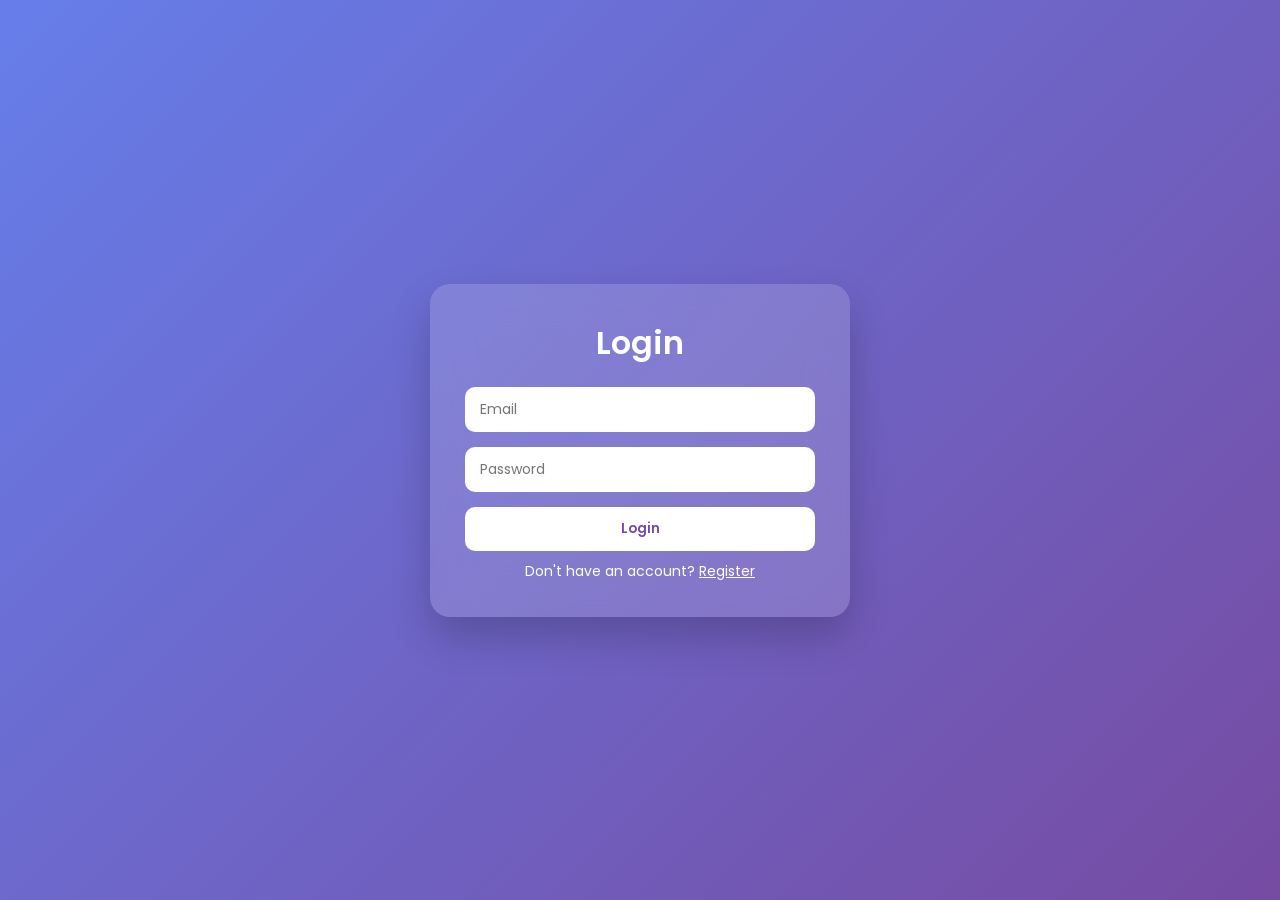
==== index.html @ 366a19c6 "frontend part" ====
<!DOCTYPE html>
<html lang="en">
<head>
  <meta charset="UTF-8">
  <meta name="viewport" content="width=device-width, initial-scale=1.0">
  <title>Study Planner - Login</title>
  <link rel="stylesheet" href="style.css">
</head>
<body>
  <div class="container">
    <h1>Login</h1>
    <form id="loginForm">
      <input type="email" id="email" placeholder="Email" required>
      <input type="password" id="password" placeholder="Password" required>
      <button type="submit">Login</button>
    </form>
    <p>Don't have an account? <a href="register.html">Register</a></p>
    <div id="message"></div>
  </div>

  <script src="js/main.js"></script>
</body>
</html>
---- style.css ----
/* ===== Google Font ===== */
@import url('https://fonts.googleapis.com/css2?family=Poppins:wght@300;400;500;600&display=swap');

* {
  margin: 0;
  padding: 0;
  box-sizing: border-box;
  font-family: 'Poppins', sans-serif;
}

/* ===== Background ===== */
body {
  background: linear-gradient(135deg, #667eea, #764ba2);
  min-height: 100vh;
  display: flex;
  justify-content: center;
  align-items: center;
}

/* ===== Container ===== */
.container {
  background: rgba(255, 255, 255, 0.15);
  backdrop-filter: blur(20px);
  padding: 35px;
  width: 420px;
  border-radius: 20px;
  box-shadow: 0 20px 40px rgba(0, 0, 0, 0.2);
  color: white;
  animation: fadeIn 0.8s ease-in-out;
}

/* ===== Headings ===== */
h1 {
  text-align: center;
  margin-bottom: 20px;
  font-weight: 600;
}

h2 {
  margin-top: 20px;
  margin-bottom: 10px;
  font-weight: 500;
}

/* ===== Forms ===== */
form {
  display: flex;
  flex-direction: column;
}

input {
  padding: 12px 15px;
  margin-bottom: 15px;
  border-radius: 10px;
  border: none;
  outline: none;
  font-size: 14px;
  transition: 0.3s;
}

input:focus {
  box-shadow: 0 0 10px rgba(255,255,255,0.7);
  transform: scale(1.02);
}

/* ===== Buttons ===== */
button {
  padding: 12px;
  border-radius: 10px;
  border: none;
  background: white;
  color: #764ba2;
  font-weight: 600;
  cursor: pointer;
  transition: 0.3s;
}

button:hover {
  background: #f1f1f1;
  transform: translateY(-3px);
  box-shadow: 0 8px 20px rgba(0,0,0,0.2);
}

/* ===== Links ===== */
a {
  color: #ffffff;
  text-decoration: underline;
}

p {
  margin-top: 10px;
  text-align: center;
  font-size: 14px;
}

/* ===== Lists (Dashboard) ===== */
ul {
  list-style: none;
  margin-top: 10px;
}

li {
  background: rgba(255, 255, 255, 0.2);
  padding: 10px;
  border-radius: 8px;
  margin-bottom: 8px;
  font-size: 14px;
  transition: 0.3s;
}

li:hover {
  background: rgba(255, 255, 255, 0.35);
  transform: scale(1.02);
}

/* ===== Logout Button Special ===== */
#logoutBtn {
  background: #ff4d6d;
  color: white;
  margin-bottom: 15px;
}

#logoutBtn:hover {
  background: #ff1e4d;
}

/* ===== Animations ===== */
@keyframes fadeIn {
  from {
    opacity: 0;
    transform: translateY(20px);
  }
  to {
    opacity: 1;
    transform: translateY(0);
  }
}

/* ===== Responsive ===== */
@media (max-width: 480px) {
  .container {
    width: 90%;
    padding: 25px;
  }
}
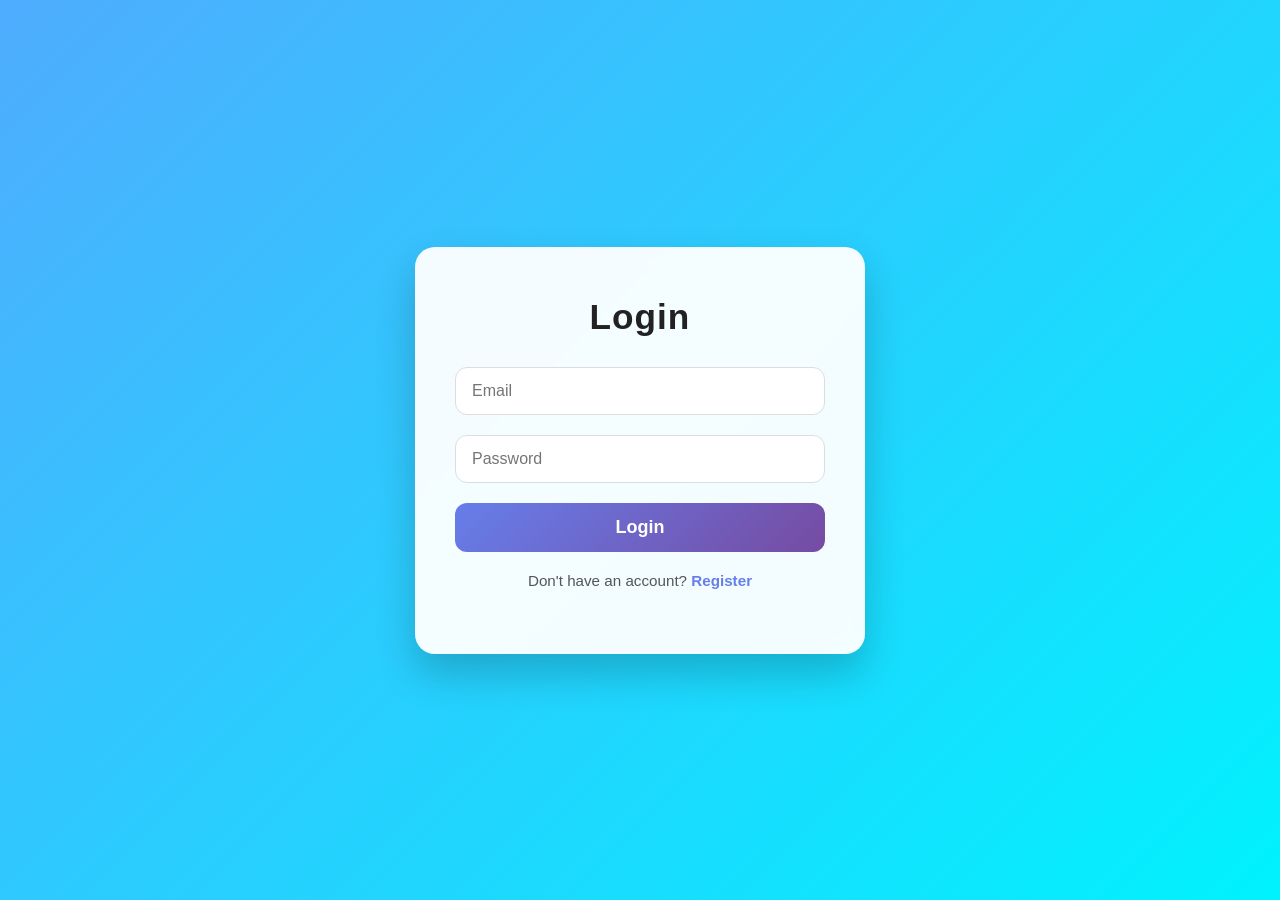
==== commit 45313319: "Complete part" ====
--- a/index.html
+++ b/index.html
@@ -17,7 +17,6 @@
     <p>Don't have an account? <a href="register.html">Register</a></p>
     <div id="message"></div>
   </div>
-
-  <script src="js/main.js"></script>
+  <script src="main.js"></script>
 </body>
 </html>
--- a/style.css
+++ b/style.css
@@ -1,145 +1,300 @@
-/* ===== Google Font ===== */
-@import url('https://fonts.googleapis.com/css2?family=Poppins:wght@300;400;500;600&display=swap');
-
+/* ===== Global Styles ===== */
 * {
+  box-sizing: border-box;
   margin: 0;
   padding: 0;
-  box-sizing: border-box;
-  font-family: 'Poppins', sans-serif;
-}
-
-/* ===== Background ===== */
+}
+
 body {
-  background: linear-gradient(135deg, #667eea, #764ba2);
-  min-height: 100vh;
+  font-family: 'Inter', 'Segoe UI', sans-serif;
+  background: linear-gradient(135deg, #4facfe 0%, #00f2fe 100%);
   display: flex;
   justify-content: center;
   align-items: center;
+  height: 100vh;
+  color: #333;
 }
 
 /* ===== Container ===== */
 .container {
-  background: rgba(255, 255, 255, 0.15);
-  backdrop-filter: blur(20px);
-  padding: 35px;
-  width: 420px;
+  background-color: rgba(255, 255, 255, 0.95);
+  padding: 50px 40px;
   border-radius: 20px;
   box-shadow: 0 20px 40px rgba(0, 0, 0, 0.2);
-  color: white;
-  animation: fadeIn 0.8s ease-in-out;
-}
-
-/* ===== Headings ===== */
+  width: 100%;
+  max-width: 450px;
+  text-align: center;
+  backdrop-filter: blur(10px);
+  animation: fadeIn 0.8s ease-out;
+}
+
+/* ===== Headers ===== */
 h1 {
-  text-align: center;
+  font-size: 2.2rem;
+  margin-bottom: 30px;
+  color: #222;
+  font-weight: 700;
+  letter-spacing: 1px;
+}
+
+/* ===== Form Elements ===== */
+input {
+  width: 100%;
+  padding: 14px 16px;
   margin-bottom: 20px;
-  font-weight: 600;
-}
-
-h2 {
-  margin-top: 20px;
-  margin-bottom: 10px;
-  font-weight: 500;
-}
-
-/* ===== Forms ===== */
-form {
-  display: flex;
-  flex-direction: column;
-}
-
-input {
-  padding: 12px 15px;
-  margin-bottom: 15px;
-  border-radius: 10px;
-  border: none;
+  border-radius: 12px;
+  border: 1px solid #ddd;
+  font-size: 16px;
+  transition: all 0.3s ease;
+}
+
+input:focus {
+  border-color: #4facfe;
+  box-shadow: 0 0 10px rgba(79, 172, 254, 0.5);
   outline: none;
-  font-size: 14px;
-  transition: 0.3s;
-}
-
-input:focus {
-  box-shadow: 0 0 10px rgba(255,255,255,0.7);
-  transform: scale(1.02);
 }
 
 /* ===== Buttons ===== */
 button {
-  padding: 12px;
-  border-radius: 10px;
+  width: 100%;
+  padding: 14px;
   border: none;
-  background: white;
+  border-radius: 12px;
+  background: linear-gradient(135deg, #667eea 0%, #764ba2 100%);
+  color: #fff;
+  font-size: 18px;
+  font-weight: 600;
+  cursor: pointer;
+  transition: all 0.3s ease;
+}
+
+button:hover {
+  transform: translateY(-3px);
+  box-shadow: 0 10px 20px rgba(118, 75, 162, 0.4);
+}
+
+/* ===== Links ===== */
+p {
+  margin-top: 20px;
+  color: #555;
+  font-size: 0.95rem;
+}
+
+p a {
+  color: #667eea;
+  text-decoration: none;
+  font-weight: 600;
+  transition: all 0.2s ease;
+}
+
+p a:hover {
   color: #764ba2;
-  font-weight: 600;
-  cursor: pointer;
-  transition: 0.3s;
-}
-
-button:hover {
-  background: #f1f1f1;
-  transform: translateY(-3px);
-  box-shadow: 0 8px 20px rgba(0,0,0,0.2);
-}
-
-/* ===== Links ===== */
-a {
-  color: #ffffff;
-  text-decoration: underline;
-}
-
-p {
-  margin-top: 10px;
-  text-align: center;
-  font-size: 14px;
-}
-
-/* ===== Lists (Dashboard) ===== */
-ul {
-  list-style: none;
-  margin-top: 10px;
-}
-
-li {
-  background: rgba(255, 255, 255, 0.2);
-  padding: 10px;
-  border-radius: 8px;
-  margin-bottom: 8px;
-  font-size: 14px;
-  transition: 0.3s;
-}
-
-li:hover {
-  background: rgba(255, 255, 255, 0.35);
-  transform: scale(1.02);
-}
-
-/* ===== Logout Button Special ===== */
+}
+
+/* ===== Message Styling ===== */
+#message {
+  margin-top: 15px;
+  font-weight: 600;
+  font-size: 0.95rem;
+  transition: all 0.3s ease;
+}
+
+/* ===== Dashboard Button ===== */
 #logoutBtn {
-  background: #ff4d6d;
-  color: white;
-  margin-bottom: 15px;
-}
-
-#logoutBtn:hover {
-  background: #ff1e4d;
+  width: 50%;
+  margin-top: 20px;
+  background: linear-gradient(135deg, #ff758c 0%, #ff7eb3 100%);
 }
 
 /* ===== Animations ===== */
 @keyframes fadeIn {
-  from {
+  0% {
     opacity: 0;
-    transform: translateY(20px);
-  }
-  to {
+    transform: translateY(-15px);
+  }
+  100% {
     opacity: 1;
     transform: translateY(0);
   }
 }
 
 /* ===== Responsive ===== */
-@media (max-width: 480px) {
+@media (max-width: 500px) {
   .container {
-    width: 90%;
-    padding: 25px;
-  }
+    padding: 40px 20px;
+    border-radius: 15px;
+  }
+
+  h1 {
+    font-size: 1.8rem;
+  }
+
+  button {
+    font-size: 16px;
+    padding: 12px;
+  }
+}
+
+/* ===== Dashboard Container ===== */
+.dashboard-container {
+  width: 90%;
+  max-width: 1000px;
+  margin: 40px auto;
+  padding: 30px;
+  background: rgba(255, 255, 255, 0.95);
+  border-radius: 20px;
+  box-shadow: 0 20px 40px rgba(0, 0, 0, 0.2);
+  backdrop-filter: blur(10px);
+}
+
+/* ===== Header ===== */
+.dashboard-header {
+  display: flex;
+  justify-content: space-between;
+  align-items: center;
+  margin-bottom: 30px;
+}
+
+.dashboard-header h1 {
+  font-size: 2rem;
+  color: #333;
+}
+
+/* ===== Add Section ===== */
+.add-section {
+  margin-bottom: 40px;
+}
+
+.add-section h2 {
+  margin-bottom: 15px;
+  color: #555;
+}
+
+/* ===== Plans Section ===== */
+.plans-section h2 {
+  margin-bottom: 20px;
+  color: #555;
+}
+
+#plansContainer {
+  display: grid;
+  grid-template-columns: repeat(auto-fit, minmax(250px, 1fr));
+  gap: 20px;
+}
+
+/* ===== Plan Card ===== */
+.plan-card {
+  background: linear-gradient(135deg, #667eea 0%, #764ba2 100%);
+  color: #fff;
+  padding: 20px;
+  border-radius: 15px;
+  box-shadow: 0 10px 25px rgba(0,0,0,0.2);
+  transition: transform 0.2s ease, box-shadow 0.2s ease;
+}
+
+.plan-card:hover {
+  transform: translateY(-5px);
+  box-shadow: 0 15px 30px rgba(0,0,0,0.3);
+}
+
+.plan-card h3 {
+  margin-bottom: 10px;
+  font-size: 1.2rem;
+}
+
+.plan-card p {
+  margin-bottom: 5px;
+  font-size: 0.95rem;
+}
+
+/* ===== Completed Task Styles ===== */
+.plan-card.completed {
+  background: linear-gradient(135deg, #28a745 0%, #43d67a 100%);
+  color: #fff;
+  border-left: 5px solid #1f7a2f;
+}
+
+.plan-card .status-text.completed {
+  font-weight: bold;
+  color: #fff;
+}
+
+.plan-card .completed-timestamp {
+  font-size: 0.85rem;
+  color: #f0f0f0;
+  margin-top: 5px;
+}
+
+.plan-card .toggleCompleteBtn {
+  background: linear-gradient(135deg, #ffb347 0%, #ffcc33 100%);
+  color: #333;
+  border: none;
+  padding: 8px 12px;
+  border-radius: 12px;
+  cursor: pointer;
+  margin-top: 10px;
+  font-weight: 600;
+  transition: all 0.2s ease;
+}
+
+.plan-card .toggleCompleteBtn:hover {
+  background: linear-gradient(135deg, #ff9a00 0%, #ffda44 100%);
+}
+
+/* Completed Task Styles */
+.plan-card.completed {
+  background: linear-gradient(135deg, #28a745 0%, #43d67a 100%);
+  color: #fff;
+  border-left: 5px solid #1f7a2f;
+}
+
+.plan-card .status-text {
+  font-weight: bold;
+}
+
+.plan-card .completed-timestamp {
+  font-size: 0.85rem;
+  color: #f0f0f0;
+  margin-top: 5px;
+}
+
+.toggleCompleteBtn {
+  background: linear-gradient(135deg, #ffb347 0%, #ffcc33 100%);
+  color: #333;
+  border: none;
+  padding: 8px 12px;
+  border-radius: 12px;
+  cursor: pointer;
+  margin-top: 10px;
+  font-weight: 600;
+  transition: all 0.2s ease;
+}
+
+.toggleCompleteBtn:hover {
+  background: linear-gradient(135deg, #ff9a00 0%, #ffda44 100%);
+}
+
+/* ===== Completed Plan Styling ===== */
+.plan-card.completed {
+  background: linear-gradient(135deg, #43e97b 0%, #38f9d7 100%);
+  color: #fff;
+  opacity: 0.9;
+}
+
+.plan-card.completed .status-text {
+  font-weight: 700;
+  color: #fff;
+}
+
+.completed-timestamp {
+  font-size: 0.85rem;
+  font-style: italic;
+  color: #f0f0f0;
+  margin-top: 5px;
+}
+
+/* Optional: Different hover effect for completed cards */
+.plan-card.completed:hover {
+  transform: translateY(-5px);
+  box-shadow: 0 15px 30px rgba(0,0,0,0.35);
 }
